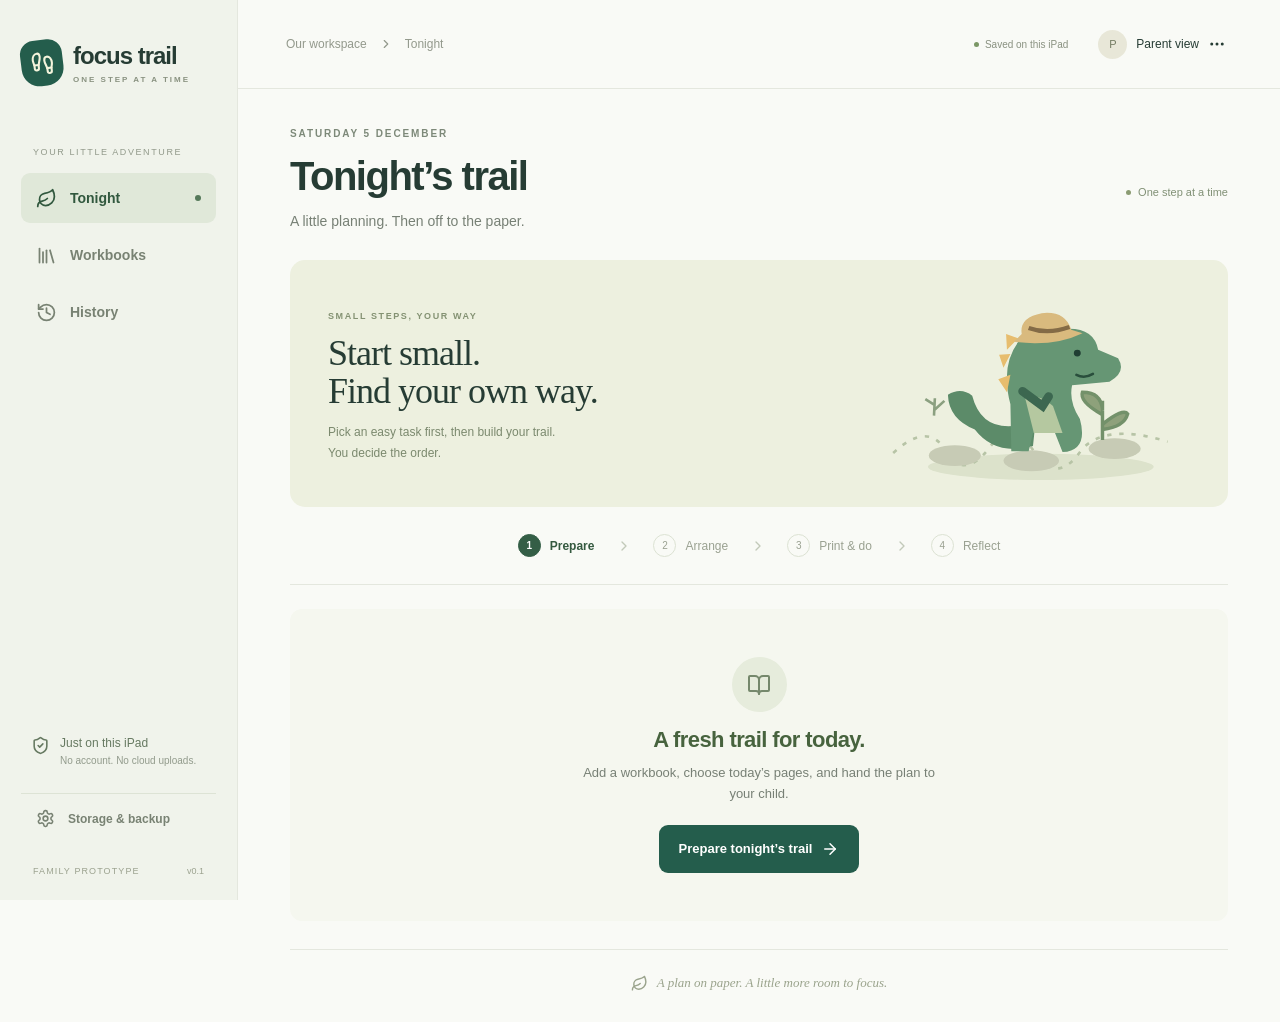
==== focus-trail/index.html @ 5ed15851 "feat: publish Focus Trail static prototype" ====
<!doctype html><html lang="en"><head><meta charset="UTF-8"/><meta name="viewport" content="width=device-width, initial-scale=1.0"/><meta name="theme-color" content="#235b4e"/><title>Focus Trail · One step at a time</title>  <script type="module" crossorigin src="./assets/index-iqm0SfNg.js"></script>
  <link rel="stylesheet" crossorigin href="./assets/index-CRu5S6aB.css">
</head><body><div id="root"></div></body></html>
---- focus-trail/assets/index-CRu5S6aB.css ----
:root{color:#263c34;font-synthesis:none;--green:#245d4c;--muted:#7b857b;--line:#e4e7de;background:#f9faf6;font-family:Inter,-apple-system,BlinkMacSystemFont,Segoe UI,sans-serif;font-size:16px}*{box-sizing:border-box}body{margin:0}button,input,select,textarea{font:inherit}button,a,label.file-button,.photo-upload{-webkit-tap-highlight-color:transparent}button{cursor:pointer;min-height:48px;color:inherit;background:0 0;border:0;border-radius:9px;justify-content:center;align-items:center;gap:9px;font-weight:600;transition:background .18s,transform .18s;display:inline-flex}button:hover:not(:disabled){background:#e9eee5}button:active:not(:disabled){transform:translateY(1px)}button:disabled{opacity:.38;cursor:default}button:focus-visible,a:focus-visible,input:focus-visible,select:focus-visible,textarea:focus-visible,.photo-upload:focus-within{outline-offset:3px;outline:3px solid #8aa98c}a{color:inherit;text-decoration:none}h1,h2,h3,p{margin:0}h1{letter-spacing:-1.5px;font-size:40px;font-weight:650;line-height:1.2}h2{letter-spacing:-.6px;font-size:22px;font-weight:630}h3{font-size:18px;font-weight:600}p{color:#778075;line-height:1.6}svg{flex-shrink:0}.app-shell{min-height:100vh;display:flex}.sidebar{border-right:1px solid var(--line);background:#f0f3eb;flex-direction:column;flex-shrink:0;width:238px;padding:40px 21px 24px;display:flex;position:fixed;inset:0 auto 0 0}.brand{letter-spacing:-1px;white-space:nowrap;align-items:center;gap:10px;font-size:24px;font-weight:730;display:flex}.brand-mark{background:var(--green);color:#f4f4dc;border-radius:14px 14px 18px 18px;place-items:center;width:42px;height:46px;display:grid;transform:rotate(-7deg)}.brand-caption{letter-spacing:2px;color:#899280;margin-top:5px;font-size:8px;font-weight:600;display:block}.workspace-label{letter-spacing:1.6px;color:#929a8b;margin:61px 12px 16px;font-size:9px}.nav-item{color:#788273;justify-content:flex-start;gap:13px;width:100%;min-height:50px;margin-bottom:7px;padding:0 15px;font-size:14px}.nav-item.active{color:#31583e;background:#e0e8d9}.nav-dot{background:#55795a;border-radius:50%;width:6px;height:6px;margin-left:auto}.sidebar-bottom{margin-top:auto}.local-note{color:#667961;align-items:flex-start;gap:10px;padding:15px 10px;font-size:12px;display:flex}.local-note small{color:#929b8c;margin-top:5px;font-size:10px;display:block}.settings{border-top:1px solid #dde3d5;border-radius:0;margin-top:12px;font-size:12px}.prototype{letter-spacing:1.1px;color:#9ba28f;justify-content:space-between;margin:16px 12px 0;font-size:9px;display:flex}.prototype span{letter-spacing:0}.main-shell{width:calc(100% - 238px);margin-left:238px}.topbar{border-bottom:1px solid var(--line);justify-content:space-between;align-items:center;height:89px;padding:0 48px;display:flex}.breadcrumb{color:#93998c;align-items:center;gap:12px;font-size:12px;display:flex}.top-actions{align-items:center;gap:24px;display:flex}.save-status{color:#899180;align-items:center;gap:6px;font-size:10px;display:flex}.save-status>span{background:#7b9766;border-radius:50%;width:5px;height:5px}.error{color:#a44337}.mode-button{gap:9px;font-size:12px;font-weight:500}.avatar{color:#727a61;background:#e8e7d8;border-radius:50%;place-items:center;width:29px;height:29px;font-size:11px;display:grid}.workspace{max-width:1120px;margin:auto;padding:39px 52px 30px;animation:.3s ease-out enter}.eyebrow{text-transform:uppercase;letter-spacing:1.9px;color:#7d8979;font-size:10px;font-weight:600}.page-heading{justify-content:space-between;align-items:center;gap:18px;margin:13px 0 28px;display:flex}.page-heading p{margin-top:10px;font-size:14px}.session-label{color:#809075;white-space:nowrap;align-items:center;gap:7px;font-size:11px;display:flex}.session-label span{background:#8b9b72;border-radius:50%;width:5px;height:5px}.intro{background:#edf0df;border-radius:15px;justify-content:space-between;align-items:center;min-height:235px;padding:30px 38px;display:flex;position:relative;overflow:hidden}.intro>div{z-index:1;max-width:300px}.intro .eyebrow{color:#849273;letter-spacing:1.6px;font-size:9px}.intro h2{letter-spacing:-1px;margin:12px 0;font-family:Georgia,serif;font-size:36px;font-weight:400;line-height:1.05}.intro p{color:#7b896e;max-width:245px;font-size:12px;line-height:1.7}.dinosaur{width:330px;height:227px;margin:-20px -8px -20px 0;animation:.6s ease-out enter}.steps{border-bottom:1px solid var(--line);justify-content:center;align-items:center;gap:21px;padding:27px 0;display:flex}.steps>div{color:#9aa191;white-space:nowrap;align-items:center;gap:9px;font-size:12px;display:flex}.steps>div>span{border:1px solid #dce2d3;border-radius:50%;place-items:center;width:23px;height:23px;font-size:10px;display:grid}.steps>div>svg{color:#c2c9b9;margin-left:13px}.steps .current{color:#34593f;font-weight:600}.steps .current>span{color:#fff;background:#345e46;border-color:#345e46}.steps .complete>span{color:#446643;background:#e4eadb}.section-heading{justify-content:space-between;align-items:center;gap:15px;margin:28px 0 17px;display:flex}.section-heading h2{align-items:center;gap:10px;font-size:19px;display:flex}.section-heading p{margin-top:7px;font-size:12px}.count{color:#6c845d;letter-spacing:0;background:#eaf0e2;border-radius:5px;place-items:center;min-width:24px;height:22px;font-size:11px;display:grid}.primary{background:var(--green);color:#fff;padding:0 20px;font-size:13px}.primary:hover:not(:disabled){background:#184939}.secondary{background:#fafbf7;border:1px solid #dce2d5;padding:0 15px;font-size:12px}.icon-button{width:48px;min-width:48px;padding:0}.text-button{color:#5c7759;padding:0 5px;font-size:12px}.task-list{border-top:1px solid var(--line)}.task-row{border-bottom:1px solid var(--line);align-items:center;gap:19px;padding:19px 0;animation:.25s ease-out enter;display:flex}.task-number{color:#a0a68f;min-width:23px;font-size:12px}.cover{aspect-ratio:4/5;color:#5f7b59;text-align:center;background:#dce5d4;border-radius:7px;flex-direction:column;justify-content:center;align-items:center;gap:20px;width:100%;padding:24px;display:flex;position:relative;overflow:hidden}.cover:after{content:"";background:#0000000b;width:1px;position:absolute;top:0;bottom:0;left:7px}.cover span{overflow-wrap:anywhere;font-family:Georgia,serif;font-size:20px}.cover img{object-fit:cover;width:100%;height:100%;position:absolute;inset:0}.cover.small{aspect-ratio:auto;border-radius:4px;flex-shrink:0;width:48px;height:59px;padding:0}.cover.small:after{left:4px}.peach{color:#a4815f;background:#efdfcc}.blue{color:#69898f;background:#dce7e9}.lavender{color:#8f799d;background:#e5deec}.book-line{opacity:.35;background:currentColor;width:25%;height:2px}.small .book-line{display:none}.task-info{flex:1;min-width:0}.task-info h3{overflow-wrap:anywhere;font-size:16px}.task-info p{white-space:pre-wrap;overflow-wrap:anywhere;margin-top:5px;font-size:13px}.required{color:#939c87;background:#f0f2e9;border-radius:5px;padding:5px 10px;font-size:10px}.reorder{color:#84917b;align-items:center;gap:1px;display:flex}.grip{cursor:grab;margin-left:10px}.trail-footer{justify-content:space-between;align-items:center;gap:15px;padding:22px 0;display:flex}.trail-footer>span{color:#919985;align-items:center;gap:7px;font-size:10px;display:flex}.bottom-note{border-top:1px solid var(--line);color:#9aa38c;justify-content:center;align-items:center;gap:9px;margin-top:28px;padding-top:25px;font-family:Georgia,serif;font-size:13px;font-style:italic;display:flex}.empty{text-align:center;color:#75886c;background:#f5f7ef;border-radius:12px;margin:24px 0;padding:48px 25px}.empty>svg{margin-bottom:18px}.empty-icon{background:#e6ecdc;border-radius:50%;place-items:center;width:55px;height:55px;margin:0 auto 15px;display:grid}.empty h2{color:#47633e;font-size:22px}.empty p{max-width:370px;margin:10px auto 20px;font-size:13px}.empty.slim{background:0 0;border-radius:0;margin:0;padding:24px}.empty.slim p{margin-bottom:3px}.book-grid{grid-template-columns:repeat(3,1fr);gap:30px;margin-top:35px;display:grid}.workbook>h2{overflow-wrap:anywhere;margin:16px 0 4px;font-size:18px}.workbook>p{font-size:12px}.workbook>div:last-child{justify-content:space-between;display:flex}.history-row{text-align:left;border-bottom:1px solid var(--line);border-radius:0;gap:20px;width:100%;padding:20px 0;font-weight:400;display:flex}.history-row>div:nth-child(2){flex:1}.history-row h3{font-size:16px}.history-row p{margin-top:6px;font-size:12px}.date-tile{background:#edf0e4;border-radius:7px;flex-direction:column;justify-content:center;align-items:center;width:52px;height:62px;display:flex}.date-tile span{text-transform:uppercase;letter-spacing:1px;font-size:9px}.date-tile strong{margin-top:2px;font-size:24px;font-weight:500}.result-chip{white-space:nowrap;color:#818570;background:#eeefe5;border-radius:6px;padding:8px 11px;font-size:11px}.result-chip.done{color:#4b7457;background:#e7eedf}.reflection{border-top:1px solid var(--line);margin-top:18px;padding-top:4px}.reflection .eyebrow{margin-bottom:10px;display:block}.result-fields{border:0;min-width:0;margin:0;padding:0}.result-row{border-bottom:1px solid var(--line);justify-content:space-between;align-items:center;gap:20px;padding:16px 0;display:flex}.result-row label{overflow-wrap:anywhere;max-width:60%;font-size:15px}.result-row small{color:#8b9482;margin-top:5px;font-size:12px;display:block}.field{margin:23px 0;font-size:13px;font-weight:600;display:block}.field>span{color:#969c8c;margin-left:5px;font-size:11px;font-weight:400}input:not([type=file]),textarea,select{color:#344936;background:#fff;border:1px solid #dce1d4;border-radius:8px;max-width:100%;min-height:48px;padding:12px;font-size:14px}.field input,.field textarea,.field select{width:100%;margin-top:10px;display:block}textarea{resize:vertical;min-height:90px;line-height:1.5}.attachments{flex-wrap:wrap;gap:15px;margin:22px 0;display:flex}.photo-upload{color:#637b57;cursor:pointer;background:#f2f5eb;border:1px dashed #bcc9b1;border-radius:9px;flex-direction:column;justify-content:center;align-items:center;gap:9px;min-width:190px;min-height:124px;padding:20px;font-size:13px;display:flex;position:relative;overflow:hidden}.photo-upload small{color:#8a967d;font-size:10px}.photo-upload input,.file-button input{opacity:0;cursor:pointer;width:100%;height:100%;position:absolute;inset:0}.attachment{width:140px;position:relative}.attachment>button:first-child{width:100%;height:120px;padding:0;display:block;overflow:hidden}.attachment img{object-fit:cover;border-radius:7px;width:100%;height:100%}.attachment>span{margin-top:7px;font-size:10px;display:block}.attachment>.icon-button{background:#ffffffdf;width:36px;min-width:36px;min-height:36px;position:absolute;top:0;right:0}.snapshots{border-top:1px solid var(--line);margin-top:30px;padding-top:20px;font-size:12px}.snapshots summary{cursor:pointer;min-height:35px}.snapshots summary span{color:#87967a;margin-left:8px}.snapshots p{font-size:11px}.snapshots button{display:flex}.notice{color:#886c38;background:#f7eed8;border-radius:8px;margin:15px 0;padding:15px;font-size:12px;line-height:1.5}.overlay{-webkit-backdrop-filter:blur(5px);backdrop-filter:blur(5px);z-index:20;background:#1b302960;justify-content:center;align-items:center;padding:25px;display:flex;position:fixed;inset:0}.modal{background:#fbfcf7;border-radius:18px;width:460px;max-height:92vh;padding:38px;animation:.2s ease-out modal-in;position:relative;overflow:auto;box-shadow:0 20px 90px #17281a25}.modal .eyebrow{margin:8px 25px 14px 0;display:block}.modal h2{margin-bottom:12px;font-family:Georgia,serif;font-size:30px;font-weight:400}.modal p{font-size:13px}.close{z-index:1;position:absolute;top:12px;right:12px}.full{width:100%;margin-top:10px}.cover-upload{min-height:150px;margin-top:20px}.cover-upload img{object-fit:cover;width:70px;height:86px}.modal .help{margin:15px 0;font-size:11px;line-height:1.7}.storage-summary{border-block:1px solid var(--line);color:#76866d;margin-top:15px;padding:20px 0;font-size:13px}.storage-summary span{margin:0 10px}.file-button{cursor:pointer;border-radius:9px;justify-content:center;align-items:center;gap:9px;min-height:48px;display:flex;position:relative}.danger{color:#a16552}.toast{color:#fff;z-index:60;background:#244d3e;border-radius:12px;align-items:center;gap:18px;max-width:90vw;padding:12px 17px;font-size:13px;display:flex;position:fixed;bottom:25px;left:50%;transform:translate(-50%);box-shadow:0 8px 35px #0002}.toast button{color:#fff;min-height:32px}.loading{text-align:center;place-content:center;gap:20px;min-height:100vh;display:grid}.lightbox img{object-fit:contain;max-width:90vw;max-height:90vh}.lightbox .close{background:#fff}.print-overlay{z-index:30;background:#e6e8e1;position:fixed;inset:0;overflow:auto}.print-toolbar{z-index:2;background:#fafbf7;border-bottom:1px solid #d9ded0;justify-content:space-between;align-items:center;gap:15px;padding:15px 30px;display:flex;position:sticky;top:0}.print-toolbar strong{font-size:14px;display:block}.print-toolbar span{color:#8b967f;margin-top:4px;font-size:10px;display:block}.paper-scroll{justify-content:center;width:max-content;min-width:100%;padding:30px;display:flex}.a4-paper{color:#26362c;background:#fff;flex-shrink:0;width:210mm;height:277mm;padding:13mm 15mm;font-family:Arial,sans-serif;overflow:hidden;box-shadow:0 4px 25px #0001}.paper-brand{letter-spacing:-.7px;border-bottom:1px solid #b9c2b6;align-items:center;gap:8px;padding-bottom:17px;font-size:20px;font-weight:700;display:flex}.paper-brand span{letter-spacing:1.5px;margin-left:auto;font-size:8px;font-weight:400}.a4-paper h1{letter-spacing:-.8px;margin:24px 0 12px;font-family:Georgia,serif;font-size:33px;font-weight:400}.paper-meta{color:#6b7767;justify-content:space-between;font-size:12px;display:flex}.paper-intro{margin:19px 0 12px;font-size:12px}.paper-task{break-inside:avoid;border-bottom:1px solid #d3d8ce;align-items:center;gap:15px;padding:16px 0;display:flex}.paper-task>b{width:15px;font-size:14px}.paper-task>div:nth-last-child(2){flex:1;min-width:0}.paper-task h3{overflow-wrap:anywhere;font-size:15px}.paper-task p{white-space:pre-wrap;overflow-wrap:anywhere;color:#596251;margin-top:5px;font-size:12px;line-height:1.5}.paper-checkbox{border:1.5px solid #8b9582;border-radius:3px;flex-shrink:0;width:21px;height:21px}.paper-rest{background:#f3f5ee;border-radius:6px;align-items:center;gap:12px;margin-top:24px;padding:17px;font-size:12px;display:flex}.paper-rest p{color:#637059;margin-top:5px;font-size:10px}.paper-notes{margin-top:23px}.paper-notes h3{font-size:12px}.paper-notes div{border-bottom:1px solid #d7dcd0;height:25px}.a4-paper footer{margin-top:25px;font-size:11px;line-height:1.8}.a4-paper footer span{color:#7b8572;font-size:8px}.print-warning{max-width:740px;margin:20px auto 0}.result-fields:disabled{opacity:.6}input::placeholder,textarea::placeholder{color:#a0a696;font-weight:400}@keyframes enter{0%{opacity:0;transform:translateY(8px)}to{opacity:1;transform:translateY(0)}}@keyframes modal-in{0%{opacity:0;transform:scale(.97)translateY(8px)}to{opacity:1;transform:scale(1)translateY(0)}}@media (width>=1400px){.workspace{padding-top:48px}.intro{min-height:260px}.intro h2{font-size:41px}.dinosaur{width:365px;height:245px}.task-row{padding:22px 0}}@media (width<=1100px){.sidebar{width:196px;padding-inline:14px}.brand{font-size:21px}.brand-caption{font-size:7px}.brand-mark{width:35px;height:41px}.main-shell{width:calc(100% - 196px);margin-left:196px}.workspace{padding:30px}.topbar{height:78px;padding:0 30px}.top-actions{gap:14px}.breadcrumb{font-size:10px}.intro{padding:26px}.dinosaur{width:260px}.steps{gap:13px}.steps>div>svg{margin-left:3px}.session-label{display:none}.trail-footer>span{max-width:230px;line-height:1.6}.book-grid{gap:20px}.save-status{font-size:9px}.task-info h3{font-size:18px}.task-info p{font-size:15px}}@media (width<=800px){.sidebar{width:82px;padding:26px 12px}.brand{justify-content:center}.brand>span:nth-child(2),.workspace-label,.nav-item .nav-dot,.local-note,.prototype{display:none}.sidebar nav{margin-top:42px}.nav-item{justify-content:center;padding:0;font-size:0}.nav-item svg{width:24px;height:24px}.main-shell{width:calc(100% - 82px);margin-left:82px}.workspace{padding:28px}.topbar{padding:0 25px}.topbar .save-status{max-width:125px;line-height:1.4}.intro h2{font-size:33px}.intro p{font-size:13px}.dinosaur{width:235px;margin-right:-20px}.intro{min-height:220px}.steps{gap:11px}.steps>div{gap:6px;font-size:11px}.steps>div>svg{width:12px;margin-left:0}.page-heading h1{font-size:34px}.task-row{gap:13px}.grip{display:none}.reorder{gap:0}.reorder .icon-button{width:44px;min-width:44px}.book-grid{grid-template-columns:repeat(2,1fr)}.breadcrumb{display:none}.top-actions{justify-content:space-between;width:100%}.history-row{gap:12px}.history-row .result-chip{font-size:10px}.paper-scroll{justify-content:flex-start}.reflection .section-heading,.result-row{align-items:flex-start}.result-row label{font-size:16px}.result-row small{font-size:14px}}@media (width<=550px){.sidebar{border-right:0;border-bottom:1px solid var(--line);flex-direction:row;align-items:center;gap:15px;width:100%;height:auto;padding:13px 18px;position:static}.brand-mark{width:33px;height:38px}.sidebar nav{flex:1;justify-content:center;gap:8px;margin:0;display:flex}.nav-item{width:48px;min-height:44px;margin:0}.sidebar-bottom{margin:0}.settings{border:0;margin:0}.app-shell{display:block}.main-shell{width:100%;margin:0}.topbar{height:58px;padding:0 20px}.workspace{padding:23px 20px}.page-heading{align-items:flex-start;margin-bottom:21px}.page-heading h1{font-size:30px}.page-heading p{font-size:12px}.intro{min-height:205px;padding:24px 20px}.intro h2{font-size:29px}.intro p{max-width:180px;font-size:11px}.intro>div{max-width:58%}.intro .eyebrow{font-size:7px}.dinosaur{width:190px;height:190px;margin:0;position:absolute;bottom:3px;right:5px}.steps{justify-content:space-between;gap:8px;padding:23px 0}.steps>div{gap:5px;font-size:9px}.steps>div>span{width:19px;height:19px}.steps>div>svg{display:none}.section-heading h2{font-size:18px}.section-heading p{font-size:12px}.section-heading{align-items:flex-start}.section-heading .secondary{white-space:nowrap}.task-number{display:none}.task-row{gap:12px}.task-info h3{font-size:16px}.task-info p{font-size:14px}.cover.small{width:39px;height:50px}.reorder{flex-direction:column}.reorder .icon-button{min-height:40px}.trail-footer{align-items:flex-start}.trail-footer>span{max-width:150px;font-size:10px}.primary{padding:0 14px;font-size:12px}.book-grid{gap:18px}.workbook .cover{padding:15px}.cover span{font-size:17px}.workbook>h2{font-size:16px}.history-row{flex-wrap:wrap}.history-row .result-chip{margin-top:-6px;margin-left:64px}.history-row>svg{margin-left:auto}.history-row h3{font-size:14px}.modal{padding:29px 24px}.overlay{padding:14px}.modal h2{font-size:28px}.print-toolbar{padding:12px}.print-toolbar .secondary{width:48px;padding:0;font-size:0}.print-toolbar .secondary svg{width:19px}.print-toolbar .primary{font-size:11px}.result-row{flex-direction:column;gap:12px}.result-row label{max-width:100%}.result-row select{width:100%}.result-chip{white-space:normal}.page-heading>select{max-width:140px;font-size:12px}.page-heading>.primary{white-space:nowrap}.photo-upload{width:100%}}@media (prefers-reduced-motion:reduce){*,:before,:after{transition:none!important;animation:none!important}}@page{size:A4 portrait;margin:10mm 0}@media print{html,body{background:#fff!important;margin:0!important}.app-shell,.overlay,.toast,.print-toolbar,.print-warning{display:none!important}.print-overlay{background:#fff;position:static;overflow:visible}.paper-scroll{width:auto;min-width:0;padding:0;display:block}.a4-paper{box-shadow:none;-webkit-print-color-adjust:exact;print-color-adjust:exact;height:auto;min-height:0;margin:0;overflow:visible}.paper-task{break-inside:avoid}}.kid-view .task-info h3{font-size:20px}.kid-view .task-info p{font-size:18px}.kid-view .section-heading p{font-size:16px}.kid-view .reorder .icon-button{min-width:48px;min-height:48px}.kid-view .intro p{font-size:15px}
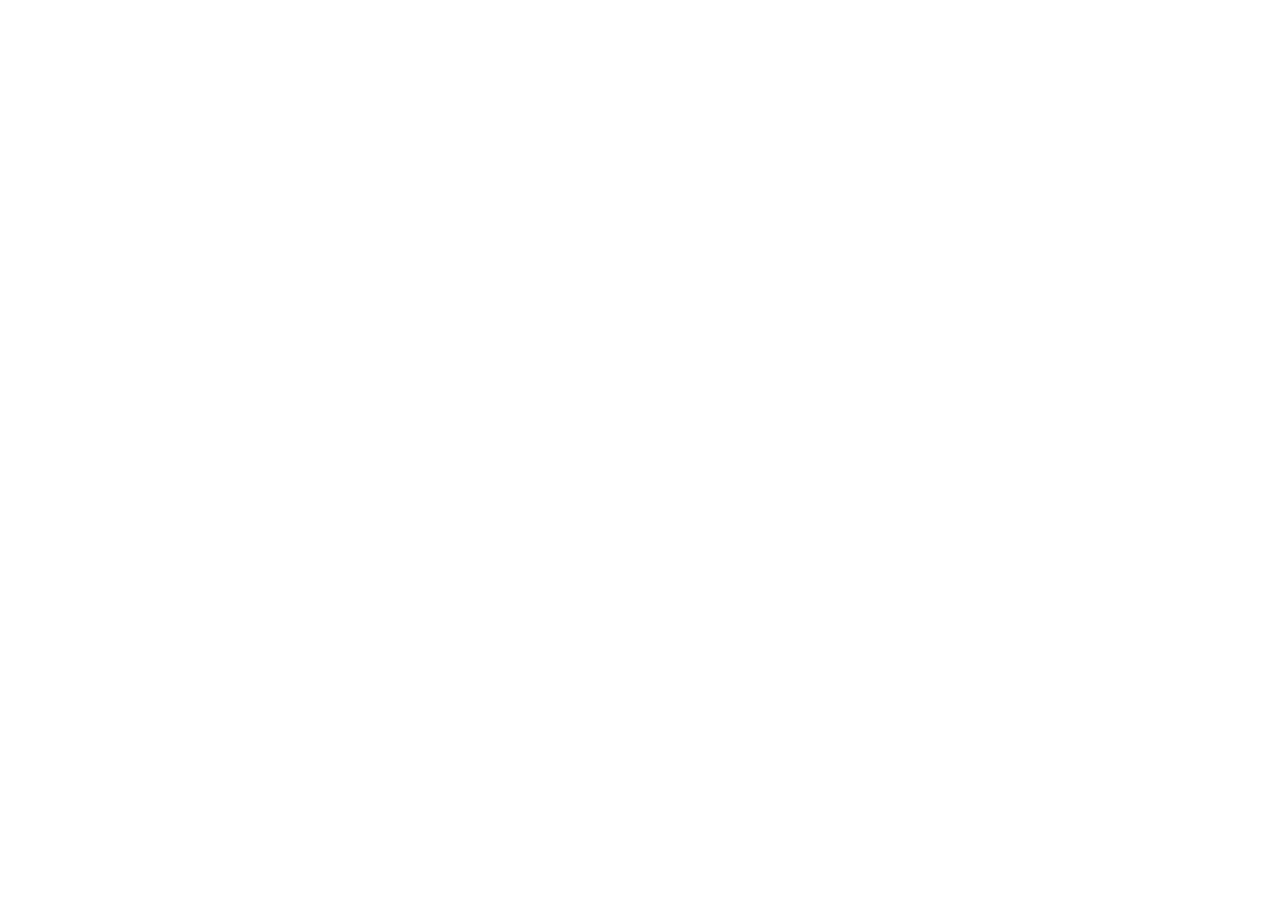
==== commit 694c7ebe: "Route Focus Trail to the Cloudflare family workspace" ====
--- a/focus-trail/index.html
+++ b/focus-trail/index.html
@@ -1,3 +1,14 @@
-<!doctype html><html lang="en"><head><meta charset="UTF-8"/><meta name="viewport" content="width=device-width, initial-scale=1.0"/><meta name="theme-color" content="#235b4e"/><title>Focus Trail · One step at a time</title>  <script type="module" crossorigin src="./assets/index-iqm0SfNg.js"></script>
-  <link rel="stylesheet" crossorigin href="./assets/index-CRu5S6aB.css">
-</head><body><div id="root"></div></body></html>
+<!doctype html>
+<html lang="en">
+<head>
+<meta charset="utf-8">
+<meta name="viewport" content="width=device-width, initial-scale=1">
+<meta name="referrer" content="no-referrer">
+<title>Focus Trail · One step at a time</title>
+<meta http-equiv="refresh" content="0;url=https://focus-trail.ricky-zheng.com/focus-trail/">
+<link rel="canonical" href="https://focus-trail.ricky-zheng.com/focus-trail/">
+<script>location.replace("https://focus-trail.ricky-zheng.com/focus-trail/"+location.search+location.hash);</script>
+<style>body{font:18px system-ui;background:#faf8f1;color:#235b4e;max-width:40rem;margin:15vh auto;padding:24px}a{color:inherit}</style>
+</head>
+<body><h1>Focus Trail</h1><p>Opening your family’s workspace…</p><p><a href="https://focus-trail.ricky-zheng.com/focus-trail/">Open Focus Trail</a></p></body>
+</html>
